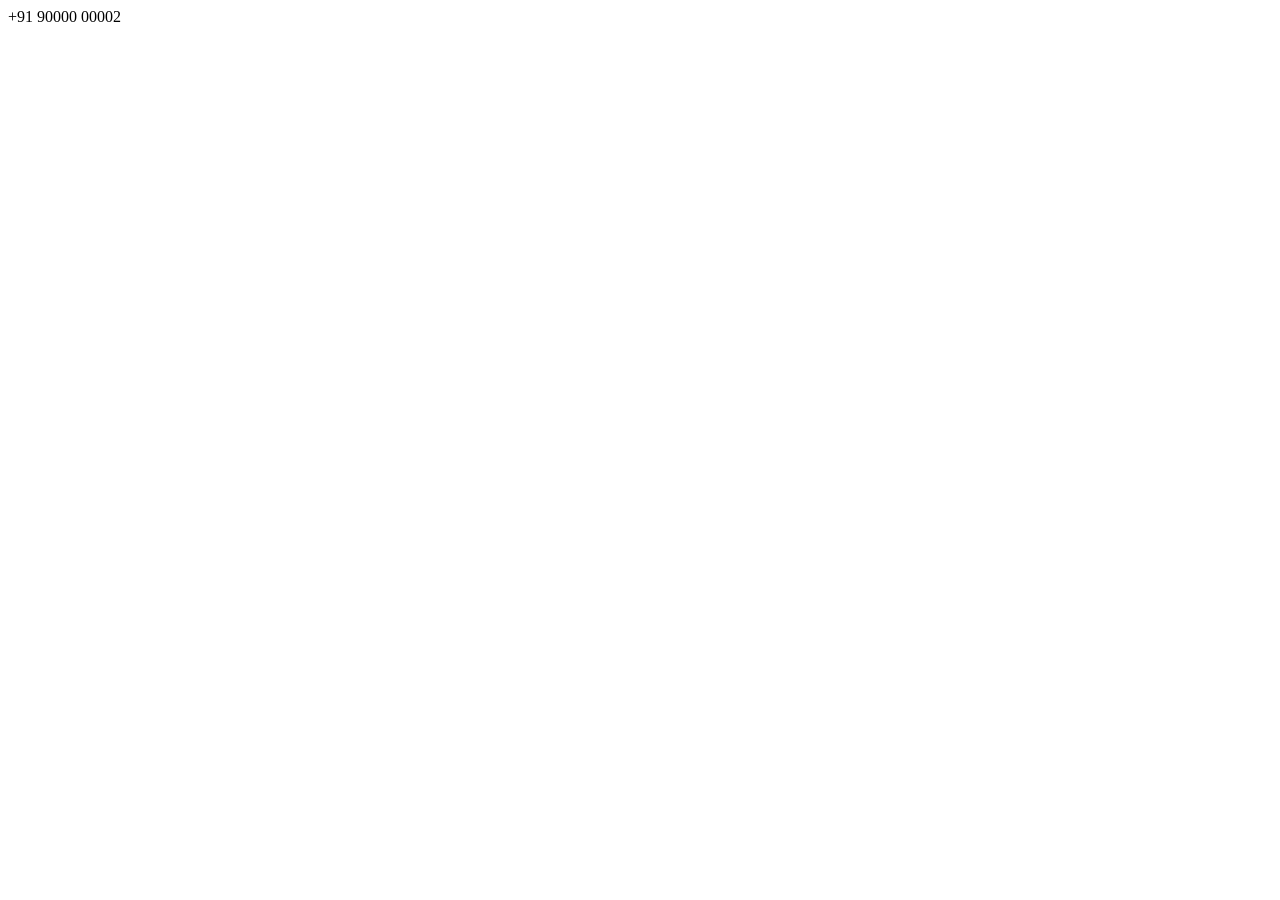
==== shops/shop2.html @ 521e0a91 "Add files via upload" ====
<!DOCTYPE html>
<html lang="en">
<head>
  <meta charset="UTF-8">
  <meta name="viewport" content="width=device-width, initial-scale=1.0">
  <meta name="theme-color" content="#5b0b13">
  <title>Jewellery Rate</title>
  <link rel="stylesheet" href="../css/style.css">
  <link rel="manifest" href="../manifest.json">
  <link rel="apple-touch-icon" href="../icons/icon-192.png">
</head>
<body data-shop-name="Varsha Jewellers" data-location="Usilampatti, Tamil Nadu" data-tagline="Trusted Jewellery. Fair Rates." data-logo="varsha.png" data-phone="+91 90000 00002">
  <div class="app-shell">
    <header class="topbar">
      <a class="logo" href="../index.html" aria-label="Shop directory">
        <img class="shop-logo" data-shop-logo src="" alt="Jewellery shop logo">
        <span>
          <span class="logo-name" data-shop-name>Jewellers</span>
          <span class="logo-sub">JEWELLERS</span>
        </span>
      </a>
      <button class="menu" aria-label="Menu">☰</button>
    </header>

    <main>
      <section class="hero">
        <button class="install-pwa" data-install-pwa hidden>Install App</button>
        <p class="eyebrow">TODAY'S MARKET UPDATE</p>
        <h1><span>Gold</span> & Silver Rate</h1>
        <div class="ornament">◆ ─── ◇ ─── ◆</div>
        <p class="tagline" data-tagline>Pure. Transparent. Trusted.</p>
      </section>

      <section class="updated">
        <div class="updated-left">
          <div class="calendar">▣</div>
          <div>
            <div class="updated-label">UPDATED TODAY</div>
            <div class="updated-date" data-updated-date>18 August 2026</div>
            <div class="updated-time" data-updated-time>08:30 AM</div>
          </div>
        </div>
        <div class="live"><span class="live-dot"></span>LIVE<br>RATES</div>
      </section>

      <div class="rates-grid">
        <section class="section">
          <div class="section-heading">
            <div class="section-icon">◆</div>
            <div class="section-title">Gold</div>
            <div class="rule"></div>
          </div>
          <div id="gold-rates"></div>
        </section>

        <section class="section silver">
          <div class="section-heading">
            <div class="section-icon">◇</div>
            <div class="section-title">Silver</div>
            <div class="rule"></div>
          </div>
          <div id="silver-rates"></div>
        </section>
      </div>

      <section class="notify" aria-label="Notifications preview">
        <div class="bell">♧</div>
        <div>
          <h3>Never miss a rate update!</h3>
          <p>Notifications will be added in the next phase.</p>
        </div>
      </section>

      <section class="actions">
        <a class="action" href="#store">
          <span class="action-icon">⌂</span>
          <strong>Visit Store</strong>
          <small>Explore our collection</small>
        </a>
        <a class="action" data-phone href="#">
          <span class="action-icon">☎</span>
          <strong>Contact Us</strong>
          <small>Call the store</small>
        </a>
        <a class="action" href="#location">
          <span class="action-icon">●</span>
          <strong>Location</strong>
          <small data-address>Find us easily</small>
        </a>
      </section>

      <nav class="bottom-nav">
        <a class="nav-item active" href="#"><span class="nav-icon">⌂</span>Home</a>
        <a class="nav-item" href="#history"><span class="nav-icon">↗</span>Rates History</a>
        <a class="nav-item" href="#about"><span class="nav-icon">♙</span>About Us</a>
        <a class="nav-item" href="#more"><span class="nav-icon">•••</span>More</a>
      </nav>
    </main>

    <footer class="footer">
      <strong data-shop-name>Jewellers</strong>
      <p>Trusted jewellery rates for your daily purchase decisions.<br>
      <span data-location>Madurai, Tamil Nadu</span></p>
      <p>© 2026 <span data-shop-name>Jewellers</span>. All Rights Reserved.</p>
    </footer>
  </div>

  <script src="../js/rates.js"></script>
  <script src="../js/app.js"></script>
  <script src="../js/pwa.js"></script>
</body>
</html>
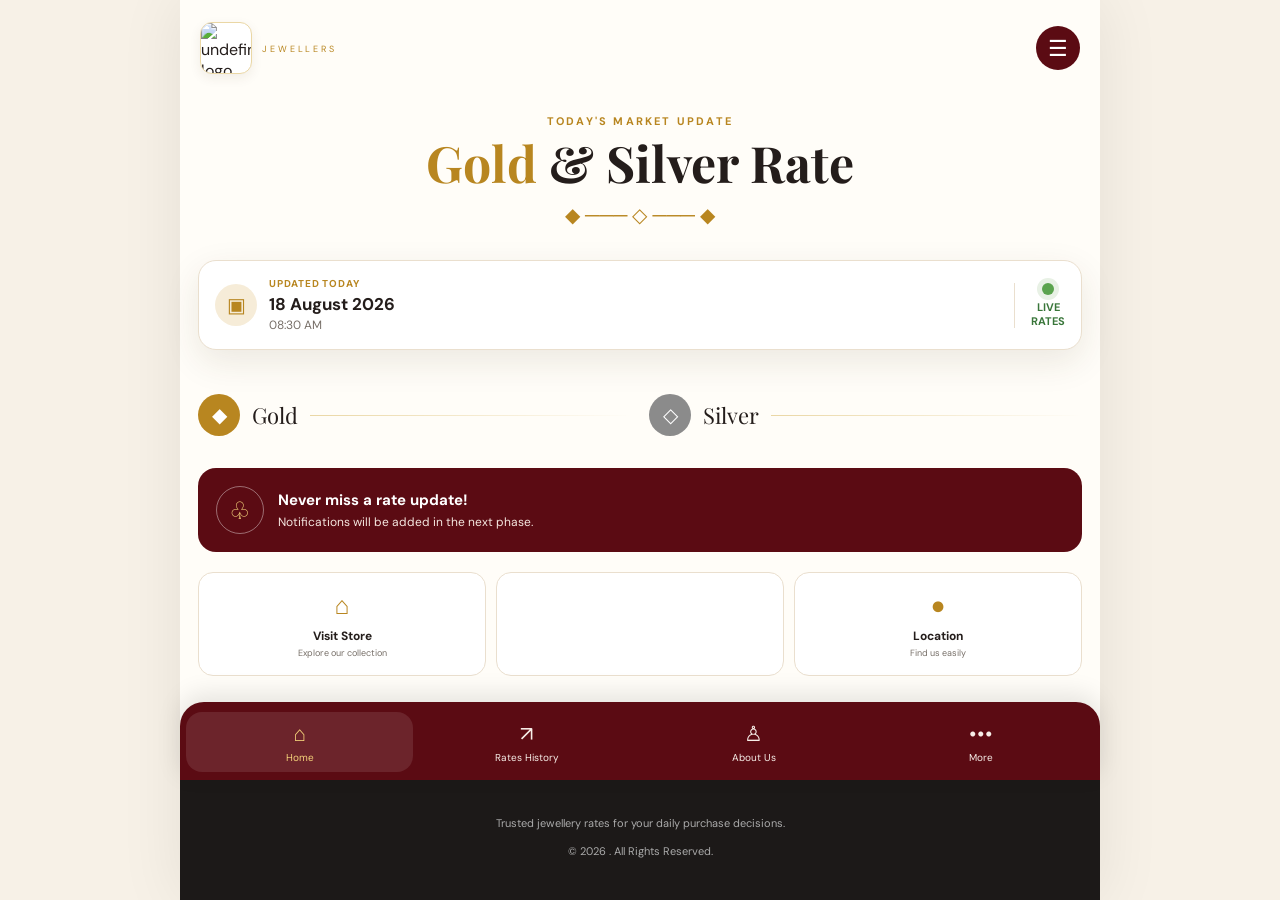
==== commit 53a09d83: "Add files via upload" ====
--- a/shops/shop2.html
+++ b/shops/shop2.html
@@ -9,7 +9,7 @@
   <link rel="manifest" href="../manifest.json">
   <link rel="apple-touch-icon" href="../icons/icon-192.png">
 </head>
-<body data-shop-name="Varsha Jewellers" data-location="Usilampatti, Tamil Nadu" data-tagline="Trusted Jewellery. Fair Rates." data-logo="varsha.png" data-phone="+91 90000 00002">
+<body data-shop-title="Varsha Jewellers" data-shop-location="Usilampatti, Tamil Nadu" data-shop-tagline="Trusted Jewellery. Fair Rates." data-shop-logo="varsha.png" data-shop-phone="+91 90000 00002">
   <div class="app-shell">
     <header class="topbar">
       <a class="logo" href="../index.html" aria-label="Shop directory">
--- a/css/style.css
+++ b/css/style.css
@@ -0,0 +1,116 @@
+@import url('https://fonts.googleapis.com/css2?family=DM+Sans:wght@400;500;600;700&family=Playfair+Display:wght@500;600&display=swap');
+
+:root {
+  --cream:#f7f1e7;
+  --paper:#fffdf8;
+  --gold:#b88620;
+  --gold-soft:#ead7a5;
+  --wine:#5b0b13;
+  --wine-2:#76141d;
+  --ink:#241d1b;
+  --muted:#776f68;
+  --line:#eadfce;
+  --green:#39763a;
+  --red:#a03b35;
+  --shadow:0 12px 35px rgba(72,48,22,.10);
+}
+
+*{box-sizing:border-box}
+html{scroll-behavior:smooth}
+body{margin:0;background:var(--cream);color:var(--ink);font-family:"DM Sans",Arial,sans-serif}
+a{text-decoration:none;color:inherit}
+button{font:inherit}
+
+.app-shell{min-height:100vh;max-width:560px;margin:auto;background:var(--paper);box-shadow:0 0 60px rgba(0,0,0,.08)}
+.topbar{display:flex;align-items:center;justify-content:space-between;padding:22px 20px 10px}
+.logo{display:flex;align-items:center;gap:10px}
+.logo-icon{font-size:34px;color:var(--gold);line-height:1}
+.logo-name{font-family:"Playfair Display",serif;font-size:18px;font-weight:600;letter-spacing:.04em}
+.logo-sub{display:block;font-size:9px;letter-spacing:.32em;color:var(--gold);margin-top:2px}
+.menu{width:44px;height:44px;border:0;border-radius:50%;background:var(--wine);color:white;font-size:22px}
+
+.hero{text-align:center;padding:30px 24px 20px}
+.eyebrow{margin:0 0 8px;color:var(--gold);font-size:11px;font-weight:700;letter-spacing:.2em}
+.hero h1{font-family:"Playfair Display",serif;font-size:39px;line-height:1.08;margin:0}
+.hero h1 span{color:var(--gold)}
+.tagline{color:var(--muted);margin:12px 0 0;font-size:14px}
+.ornament{color:var(--gold);font-size:20px;margin:12px 0}
+
+.updated{margin:0 18px 26px;padding:16px;border:1px solid var(--line);border-radius:18px;background:white;box-shadow:var(--shadow);display:flex;align-items:center;justify-content:space-between}
+.updated-left{display:flex;align-items:center;gap:12px}
+.calendar{width:42px;height:42px;border-radius:50%;display:grid;place-items:center;background:#f6ecd8;color:var(--gold);font-size:20px}
+.updated-label{font-size:10px;color:var(--gold);font-weight:700;letter-spacing:.08em}
+.updated-date{font-size:17px;font-weight:700;margin-top:3px}
+.updated-time{font-size:12px;color:var(--muted);margin-top:2px}
+.live{border-left:1px solid var(--line);padding-left:16px;color:var(--green);font-size:11px;font-weight:700;text-align:center}
+.live-dot{display:block;margin:auto auto 5px;width:12px;height:12px;border-radius:50%;background:#5aa34e;box-shadow:0 0 0 5px #e8f1e5}
+
+.section{padding:0 18px 8px}
+.section-heading{display:flex;align-items:center;gap:12px;margin:18px 0 12px}
+.section-icon{width:42px;height:42px;border-radius:50%;display:grid;place-items:center;background:var(--gold);color:white;font-size:20px}
+.section.silver .section-icon{background:#8b8b8b}
+.section-title{font-family:"Playfair Display",serif;font-size:22px}
+.rule{height:1px;background:linear-gradient(90deg,var(--gold-soft),transparent);flex:1}
+
+.rate-card{display:grid;grid-template-columns:1fr auto auto;gap:12px;align-items:center;padding:17px 14px;border:1px solid var(--gold-soft);border-radius:16px;background:#fffdfa;margin-bottom:10px;box-shadow:0 5px 18px rgba(83,54,18,.06)}
+.rate-name{font-family:"Playfair Display",serif;font-size:18px;font-weight:600}
+.rate-meta{font-size:11px;color:var(--muted);margin-top:3px}
+.unit{display:inline-block;margin-top:7px;padding:4px 8px;border-radius:8px;background:#f4e8ce;font-size:10px}
+.price{text-align:right}
+.price-value{font-size:28px;font-weight:700;white-space:nowrap}
+.price-unit{font-size:11px;color:var(--muted)}
+.change{min-width:74px;padding:9px 8px;border-radius:12px;background:#f1f5ea;text-align:center;color:var(--green);font-size:12px;font-weight:700}
+.change.down{background:#faeceb;color:var(--red)}
+.change-arrow{display:block;font-size:16px;margin-bottom:2px}
+
+.notify{margin:18px;padding:18px;border-radius:18px;background:var(--wine);color:white;display:flex;align-items:center;gap:14px}
+.bell{width:48px;height:48px;border:1px solid rgba(255,255,255,.4);border-radius:50%;display:grid;place-items:center;font-size:24px;color:#f3d17a;flex:none}
+.notify h3{margin:0;font-size:15px}
+.notify p{margin:4px 0 0;color:#f5e7e0;font-size:12px;line-height:1.4}
+.notify button{margin-left:auto;border:0;background:#f0ca69;color:#38100f;padding:10px 13px;border-radius:10px;font-weight:700;font-size:11px;white-space:nowrap}
+
+.actions{display:grid;grid-template-columns:repeat(3,1fr);gap:10px;padding:0 18px 18px}
+.action{padding:16px 8px;border:1px solid var(--line);border-radius:15px;background:white;text-align:center}
+.action-icon{font-size:25px;color:var(--gold);display:block;margin-bottom:6px}
+.action strong{font-size:12px;display:block}
+.action small{display:block;color:var(--muted);font-size:9px;margin-top:3px}
+
+.bottom-nav{position:sticky;bottom:0;display:grid;grid-template-columns:repeat(4,1fr);background:var(--wine);color:white;border-radius:24px 24px 0 0;padding:10px 6px 8px;margin-top:8px;box-shadow:0 -8px 25px rgba(0,0,0,.10)}
+.nav-item{text-align:center;padding:8px 4px;border-radius:16px;font-size:10px;color:#f7eee8}
+.nav-item.active{background:rgba(255,255,255,.10);color:#f4d27a}
+.nav-icon{font-size:21px;display:block;margin-bottom:3px}
+
+.footer{background:#1c1918;color:#ddd;padding:24px 20px 30px;text-align:center;font-size:11px}
+.footer strong{color:#f2d07a;font-family:"Playfair Display",serif;font-size:16px}
+.footer p{color:#aaa;line-height:1.5}
+
+.directory-page{min-height:100vh;display:grid;place-items:center;padding:25px}
+.directory{width:min(560px,100%);padding:30px}
+.brand-mark{text-align:center;font-size:44px;color:var(--gold)}
+.directory .eyebrow{text-align:center}
+.directory h1{text-align:center;font:600 42px "Playfair Display",serif;margin:0}
+.intro{text-align:center;color:var(--muted)}
+.shop-list{display:grid;gap:12px;margin-top:28px}
+.shop-link{display:flex;align-items:center;justify-content:space-between;background:white;border:1px solid var(--line);border-radius:17px;padding:18px 20px;box-shadow:var(--shadow)}
+.shop-link strong{display:block;font-family:"Playfair Display",serif;font-size:18px}
+.shop-link small{display:block;color:var(--muted);margin-top:4px}
+.arrow{font-size:24px;color:var(--gold)}
+
+@media(min-width:800px){
+  .app-shell{max-width:920px}
+  .hero h1{font-size:50px}
+  .rates-grid{display:grid;grid-template-columns:1fr 1fr;gap:18px;padding:0 18px}
+  .rates-grid .section{padding:0}
+  .notify{margin:20px 18px}
+}
+@media(max-width:390px){
+  .hero h1{font-size:34px}
+  .rate-card{grid-template-columns:1fr auto;gap:8px}
+  .change{grid-column:2;grid-row:1 / span 2}
+  .price{grid-column:1;grid-row:2;text-align:left}
+}
+
+.install-pwa{border:1px solid var(--gold);background:#f5e4bd;color:var(--wine);border-radius:999px;padding:10px 18px;font-weight:700;font-size:12px;cursor:pointer;margin:0 auto 12px}
+.install-pwa[hidden]{display:none}
+
+.shop-logo{width:52px;height:52px;border-radius:12px;object-fit:cover;border:1px solid var(--gold-soft);background:white;box-shadow:0 4px 12px rgba(80,50,20,.08)}
